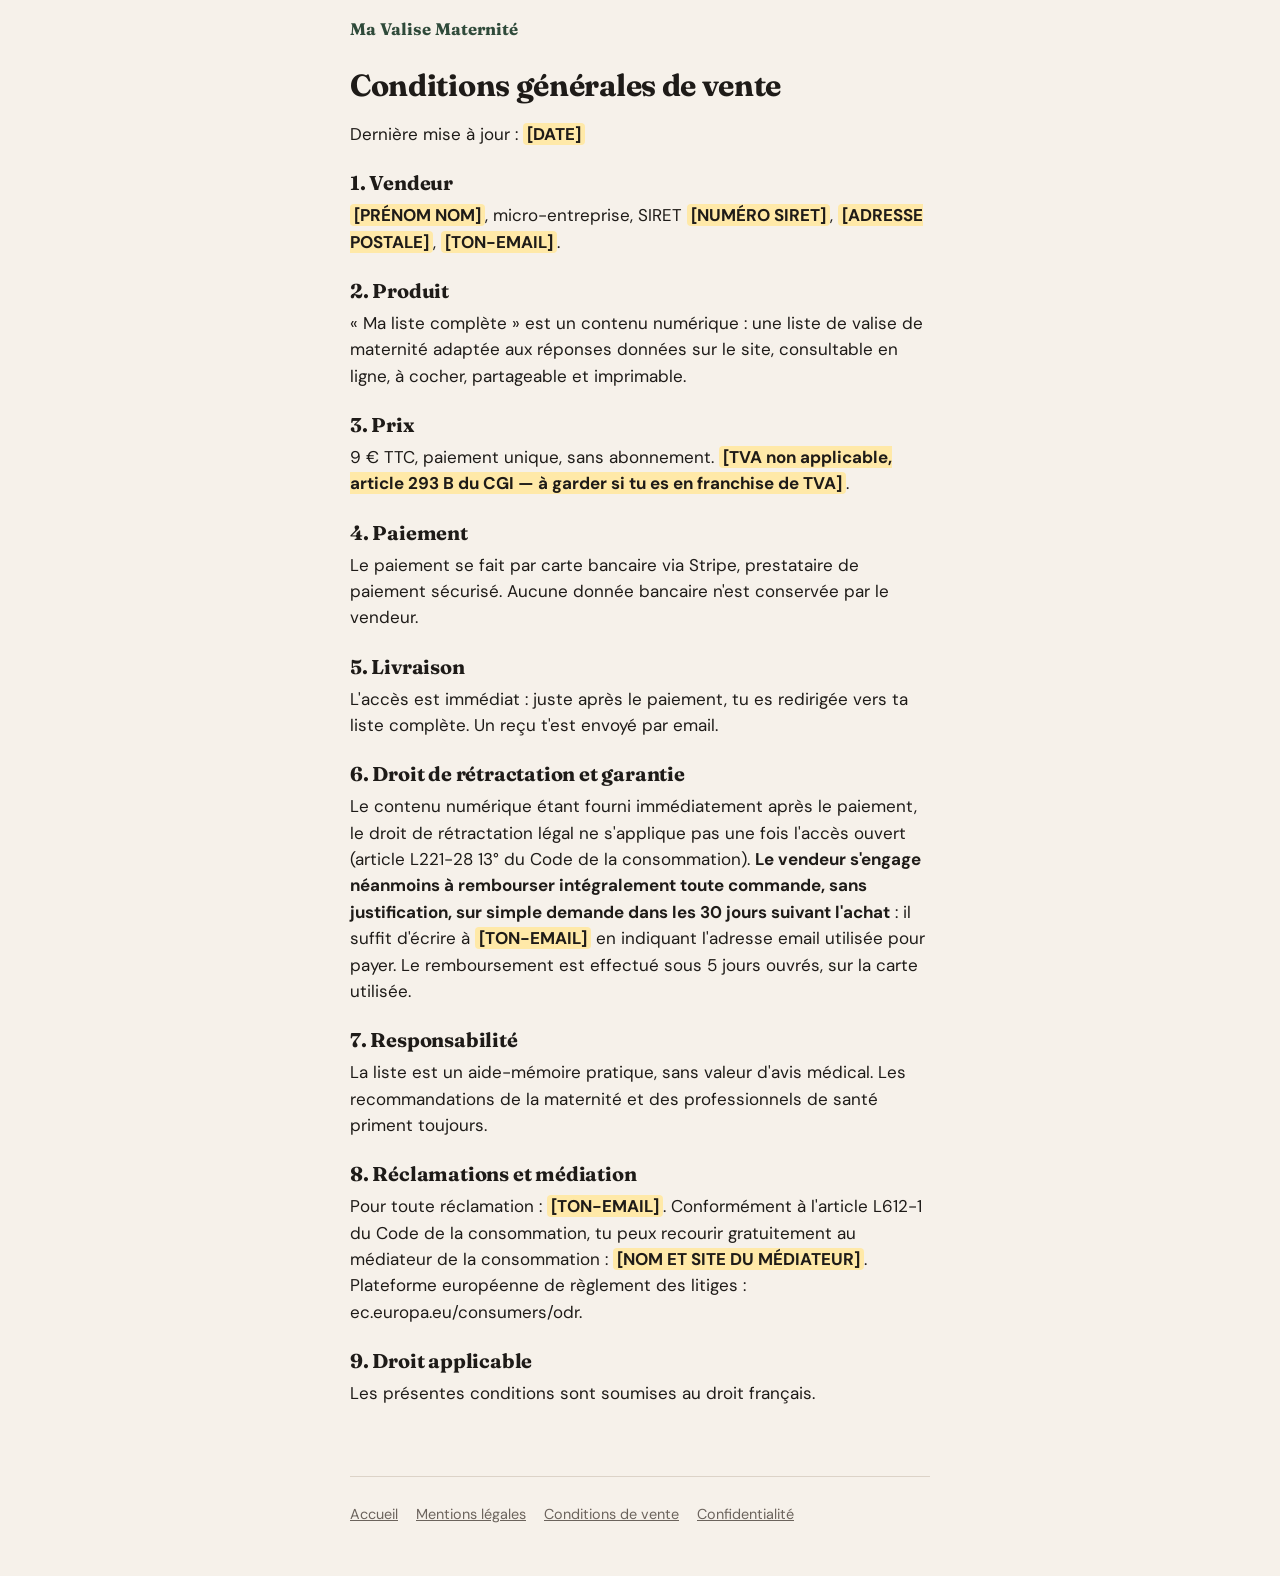
==== cgv.html @ c567bc2f "Add files via upload" ====
<!DOCTYPE html>
<html lang="fr"><head><meta charset="utf-8"><meta name="viewport" content="width=device-width, initial-scale=1">
<title>Conditions générales de vente | Ma Valise Maternité</title><meta name="description" content="Conditions générales de vente, Ma Valise Maternité.">
<meta property="og:title" content="Conditions générales de vente | Ma Valise Maternité"><meta property="og:image" content="https://ma-valise-maternite.vercel.app/og.png">
<link rel="icon" href="/favicon.svg" type="image/svg+xml">
<link href="https://fonts.googleapis.com/css2?family=DM+Sans:wght@400;700&family=Fraunces:opsz,wght@9..144,700&display=swap" rel="stylesheet">
<link rel="stylesheet" href="/style.css"></head><body><div class="wrap">
<a class="marque" href="/">Ma Valise Maternité</a><main class="texte">
<h1>Conditions générales de vente</h1>
<p>Dernière mise à jour : <span class="a-completer">[DATE]</span></p>
<h2>1. Vendeur</h2>
<p><span class="a-completer">[PRÉNOM NOM]</span>, micro-entreprise, SIRET <span class="a-completer">[NUMÉRO SIRET]</span>, <span class="a-completer">[ADRESSE POSTALE]</span>, <span class="a-completer">[TON-EMAIL]</span>.</p>
<h2>2. Produit</h2>
<p>« Ma liste complète » est un contenu numérique : une liste de valise de maternité adaptée aux réponses données sur le site, consultable en ligne, à cocher, partageable et imprimable.</p>
<h2>3. Prix</h2>
<p>9 € TTC, paiement unique, sans abonnement. <span class="a-completer">[TVA non applicable, article 293 B du CGI — à garder si tu es en franchise de TVA]</span>.</p>
<h2>4. Paiement</h2>
<p>Le paiement se fait par carte bancaire via Stripe, prestataire de paiement sécurisé. Aucune donnée bancaire n'est conservée par le vendeur.</p>
<h2>5. Livraison</h2>
<p>L'accès est immédiat : juste après le paiement, tu es redirigée vers ta liste complète. Un reçu t'est envoyé par email.</p>
<h2>6. Droit de rétractation et garantie</h2>
<p>Le contenu numérique étant fourni immédiatement après le paiement, le droit de rétractation légal ne s'applique pas une fois l'accès ouvert (article L221-28 13° du Code de la consommation). <strong>Le vendeur s'engage néanmoins à rembourser intégralement toute commande, sans justification, sur simple demande dans les 30 jours suivant l'achat</strong> : il suffit d'écrire à <span class="a-completer">[TON-EMAIL]</span> en indiquant l'adresse email utilisée pour payer. Le remboursement est effectué sous 5 jours ouvrés, sur la carte utilisée.</p>
<h2>7. Responsabilité</h2>
<p>La liste est un aide-mémoire pratique, sans valeur d'avis médical. Les recommandations de la maternité et des professionnels de santé priment toujours.</p>
<h2>8. Réclamations et médiation</h2>
<p>Pour toute réclamation : <span class="a-completer">[TON-EMAIL]</span>. Conformément à l'article L612-1 du Code de la consommation, tu peux recourir gratuitement au médiateur de la consommation : <span class="a-completer">[NOM ET SITE DU MÉDIATEUR]</span>. Plateforme européenne de règlement des litiges : ec.europa.eu/consumers/odr.</p>
<h2>9. Droit applicable</h2>
<p>Les présentes conditions sont soumises au droit français.</p>
</main><footer><nav><a href="/">Accueil</a><a href="/mentions-legales">Mentions légales</a><a href="/cgv">Conditions de vente</a><a href="/confidentialite">Confidentialité</a></nav></footer></div>
<script defer src="/_vercel/insights/script.js"></script></body></html>
---- style.css ----
:root{
  --sauge:#2F4A3A; --sauge-clair:#E3EAE4; --caramel:#B8643C; --caramel-fonce:#9A5030;
  --creme:#F6F1EA; --papier:#FFFDF9; --encre:#1E1B18; --gris:#6B635C; --trait:#DCD3C8;
  --titre:'Fraunces', Georgia, 'Times New Roman', serif;
  --texte:'DM Sans', system-ui, -apple-system, 'Segoe UI', sans-serif;
}
*{box-sizing:border-box;margin:0;padding:0}
html{-webkit-text-size-adjust:100%}
body{font-family:var(--texte);font-size:17px;line-height:1.55;color:var(--encre);background:var(--creme);overflow-x:hidden}
img,svg{max-width:100%;display:block}
a{color:var(--sauge)}
.wrap{max-width:560px;margin:0 auto;padding:0 20px}
h1,h2,h3{font-family:var(--titre);font-weight:700;line-height:1.15;letter-spacing:-.01em}
h1{font-size:2.15rem}
h2{font-size:1.6rem}
h3{font-size:1.15rem}
.surpiqure{border:0;border-top:2px dashed var(--caramel);opacity:.55;margin:28px 0}
.marque{display:flex;align-items:center;gap:10px;padding:16px 0;font-family:var(--titre);font-weight:700;font-size:1.05rem;color:var(--sauge);text-decoration:none}
.marque svg{width:28px;height:28px}

/* Boutons : hauteur 56px, pleine largeur, atteignables au pouce */
.btn{display:flex;align-items:center;justify-content:center;width:100%;min-height:56px;padding:14px 22px;border:0;border-radius:14px;background:var(--caramel);color:#fff;font-family:var(--texte);font-size:1.08rem;font-weight:700;text-decoration:none;cursor:pointer;transition:background .15s,transform .1s}
.btn:hover{background:var(--caramel-fonce)}
.btn:active{transform:scale(.98)}
.btn:focus-visible,.choix:focus-visible{outline:3px solid var(--sauge);outline-offset:3px}
.btn-sec{background:transparent;color:var(--sauge);border:2px solid var(--sauge)}
.btn-sec:hover{background:var(--sauge-clair)}
.note{font-size:.9rem;color:var(--gris);text-align:center;margin-top:10px}

/* Accueil */
.hero{padding:8px 0 28px}
.hero h1{margin:12px 0 14px}
.hero h1 em{font-style:italic;color:var(--caramel)}
.hero p.sous{font-size:1.08rem;color:#3b3530;margin-bottom:22px}
.douleur{background:var(--papier);border:1px solid var(--trait);border-radius:16px;padding:18px 18px;margin:24px 0}
.douleur strong{color:var(--caramel-fonce)}
.benefices{list-style:none;display:grid;gap:14px;margin:8px 0 26px}
.benefices li{display:flex;gap:12px;align-items:flex-start}
.puce{flex:0 0 30px;height:30px;border-radius:50%;background:var(--sauge);color:#fff;display:flex;align-items:center;justify-content:center;font-weight:700;font-size:.95rem}
.illus{margin:4px auto 0;width:100%;max-width:340px}

/* Questions */
.etape{display:none;min-height:calc(100svh - 70px);padding-bottom:32px}
.etape.active{display:block;animation:entree .28s ease-out}
@keyframes entree{from{opacity:0;transform:translateY(8px)}to{opacity:1;transform:none}}
.progression{display:flex;gap:6px;margin:8px 0 22px}
.progression span{flex:1;height:6px;border-radius:3px;background:var(--trait)}
.progression span.ok{background:var(--sauge)}
.compteur{font-size:.88rem;color:var(--gris);font-weight:700;text-transform:uppercase;letter-spacing:.06em;margin-bottom:6px}
.question h2{margin-bottom:8px}
.question .pourquoi{color:var(--gris);margin-bottom:22px}
.choix{display:flex;align-items:center;gap:14px;width:100%;min-height:64px;padding:14px 16px;margin-bottom:12px;background:var(--papier);border:2px solid var(--trait);border-radius:14px;font-family:var(--texte);font-size:1.05rem;color:var(--encre);text-align:left;cursor:pointer;transition:border-color .15s,background .15s}
.choix:hover{border-color:var(--sauge)}
.choix.pris{border-color:var(--sauge);background:var(--sauge-clair)}
.choix .ico{font-size:1.4rem;width:28px;text-align:center}
.retour{background:none;border:0;color:var(--gris);font-family:var(--texte);font-size:.95rem;padding:12px 0;cursor:pointer;text-decoration:underline}

/* Résultat */
.chiffre{font-family:var(--titre);font-size:3.4rem;font-weight:700;color:var(--sauge);line-height:1}
.carte{background:var(--papier);border:1px solid var(--trait);border-radius:16px;padding:18px;margin:16px 0}
.carte.sauge{background:var(--sauge);color:#fff;border:0}
.carte.sauge h3{color:#fff}
.etiquettes{display:flex;flex-wrap:wrap;gap:8px;margin:12px 0}
.etiquette{background:var(--sauge-clair);color:var(--sauge);border-radius:999px;padding:6px 12px;font-size:.92rem;font-weight:700}
.compare{display:grid;gap:12px}
.compare .avant{border-left:4px solid var(--caramel);padding-left:12px}
.compare .apres{border-left:4px solid var(--sauge);padding-left:12px}

/* Liste */
.section-liste{margin:18px 0}
.section-liste h3{display:flex;justify-content:space-between;align-items:baseline;gap:10px;margin-bottom:4px}
.section-liste h3 small{font-family:var(--texte);font-size:.85rem;color:var(--gris);font-weight:400;white-space:nowrap}
.section-liste .intro{color:var(--gris);font-size:.95rem;margin-bottom:8px}
.case{display:flex;gap:12px;align-items:flex-start;padding:12px 0;border-bottom:1px dashed var(--trait);cursor:pointer}
.case input{appearance:none;-webkit-appearance:none;flex:0 0 24px;height:24px;margin-top:1px;border:2px solid var(--sauge);border-radius:7px;background:#fff;cursor:pointer;display:grid;place-content:center}
.case input:checked{background:var(--sauge)}
.case input:checked::after{content:"";width:6px;height:11px;border:solid #fff;border-width:0 3px 3px 0;transform:rotate(45deg) translate(-1px,-1px)}
.case input:checked + span{color:var(--gris);text-decoration:line-through}
.perso{display:inline-block;margin-left:6px;font-size:.75rem;font-weight:700;color:var(--caramel-fonce);background:#F3E2D8;border-radius:6px;padding:1px 6px;vertical-align:1px;text-decoration:none}
.verrou{position:relative;border:2px dashed var(--trait);border-radius:16px;padding:16px;margin:14px 0;background:var(--papier)}
.verrou .floue{filter:blur(5px);user-select:none;pointer-events:none}
.verrou .ligne{height:12px;border-radius:6px;background:#D9D1C6;margin:12px 0}
.verrou .badge{position:absolute;top:12px;right:12px;background:var(--encre);color:#fff;font-size:.8rem;font-weight:700;border-radius:999px;padding:4px 10px}

/* Paywall */
.paywall h2{margin-bottom:6px}
.offre{position:relative;border:3px solid var(--sauge);border-radius:18px;background:var(--papier);padding:22px 18px 18px;margin:18px 0}
.offre .ruban{position:absolute;top:-14px;left:18px;background:var(--sauge);color:#fff;font-size:.82rem;font-weight:700;border-radius:999px;padding:4px 12px}
.prix{font-family:var(--titre);font-size:3rem;font-weight:700;line-height:1;color:var(--encre)}
.prix small{font-family:var(--texte);font-size:1rem;color:var(--gris);font-weight:400}
.inclus{list-style:none;margin:14px 0 18px;display:grid;gap:8px}
.inclus li::before{content:"✓";color:var(--sauge);font-weight:700;margin-right:8px}
.garantie{display:flex;gap:12px;align-items:flex-start;background:#F3E2D8;border-radius:14px;padding:14px;margin:12px 0}
.garantie svg{flex:0 0 36px}
.faq details{border-bottom:1px dashed var(--trait);padding:14px 0}
.faq summary{font-weight:700;cursor:pointer;list-style:none;display:flex;justify-content:space-between;gap:12px;min-height:28px}
.faq summary::after{content:"+";color:var(--caramel);font-size:1.4rem;line-height:1}
.faq details[open] summary::after{content:"–"}
.faq p{margin-top:8px;color:#3b3530}

/* Pied de page */
footer{margin-top:40px;padding:26px 0 40px;border-top:1px solid var(--trait);font-size:.9rem;color:var(--gris)}
footer nav{display:flex;flex-wrap:wrap;gap:8px 18px;margin-bottom:10px}
footer a{color:var(--gris)}

/* Pages de texte */
.texte{padding-bottom:20px}
.texte h1{font-size:1.9rem;margin:10px 0 18px}
.texte h2{font-size:1.25rem;margin:24px 0 8px}
.texte p,.texte li{margin-bottom:10px}
.texte ul{padding-left:20px}
.a-completer{background:#FFE9A8;padding:0 4px;border-radius:4px;font-weight:700}

@media (min-width:760px){
  h1{font-size:2.7rem}
  .wrap{max-width:620px}
}
@media print{
  body{background:#fff;font-size:12pt}
  .no-print,footer,.marque{display:none !important}
  .case{padding:6px 0;break-inside:avoid}
  .case input{border-color:#333}
}
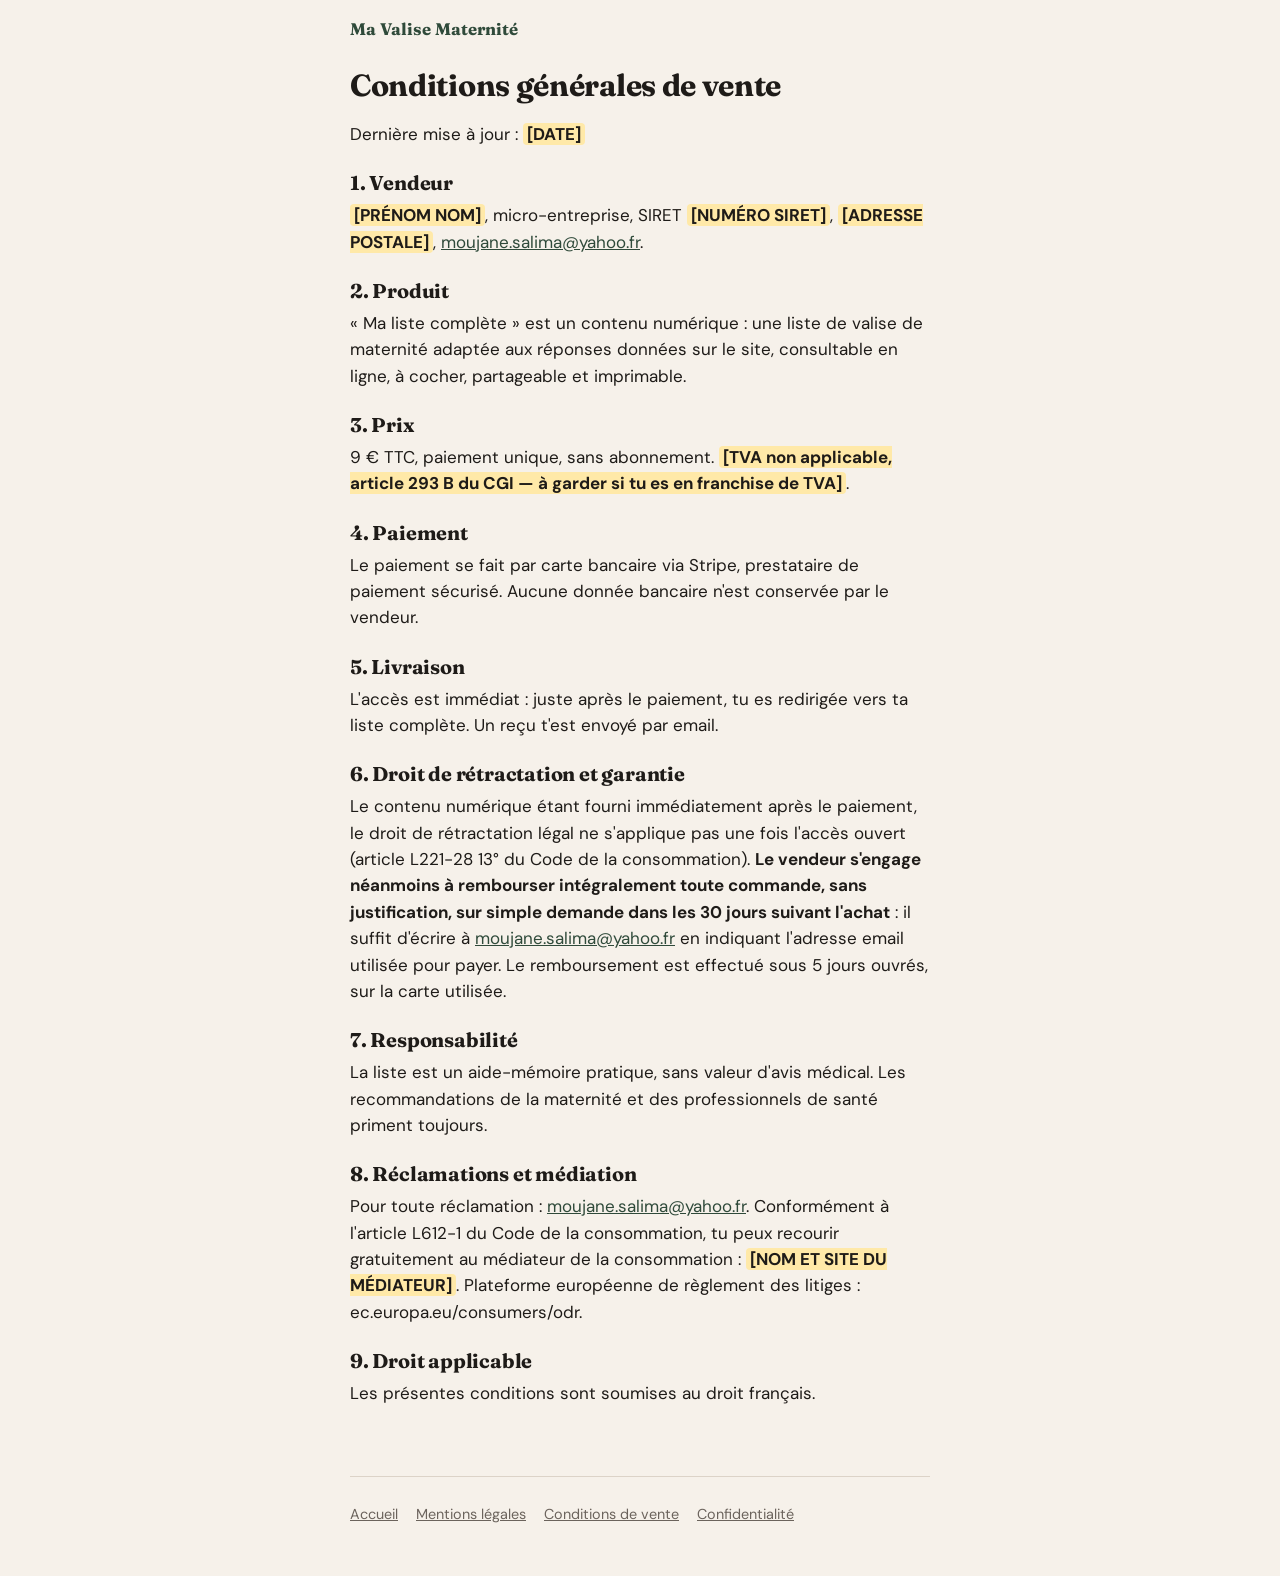
==== commit ed19a0ae: "Add files via upload" ====
--- a/cgv.html
+++ b/cgv.html
@@ -9,7 +9,7 @@
 <h1>Conditions générales de vente</h1>
 <p>Dernière mise à jour : <span class="a-completer">[DATE]</span></p>
 <h2>1. Vendeur</h2>
-<p><span class="a-completer">[PRÉNOM NOM]</span>, micro-entreprise, SIRET <span class="a-completer">[NUMÉRO SIRET]</span>, <span class="a-completer">[ADRESSE POSTALE]</span>, <span class="a-completer">[TON-EMAIL]</span>.</p>
+<p><span class="a-completer">[PRÉNOM NOM]</span>, micro-entreprise, SIRET <span class="a-completer">[NUMÉRO SIRET]</span>, <span class="a-completer">[ADRESSE POSTALE]</span>, <a href="mailto:moujane.salima@yahoo.fr">moujane.salima@yahoo.fr</a>.</p>
 <h2>2. Produit</h2>
 <p>« Ma liste complète » est un contenu numérique : une liste de valise de maternité adaptée aux réponses données sur le site, consultable en ligne, à cocher, partageable et imprimable.</p>
 <h2>3. Prix</h2>
@@ -19,11 +19,11 @@
 <h2>5. Livraison</h2>
 <p>L'accès est immédiat : juste après le paiement, tu es redirigée vers ta liste complète. Un reçu t'est envoyé par email.</p>
 <h2>6. Droit de rétractation et garantie</h2>
-<p>Le contenu numérique étant fourni immédiatement après le paiement, le droit de rétractation légal ne s'applique pas une fois l'accès ouvert (article L221-28 13° du Code de la consommation). <strong>Le vendeur s'engage néanmoins à rembourser intégralement toute commande, sans justification, sur simple demande dans les 30 jours suivant l'achat</strong> : il suffit d'écrire à <span class="a-completer">[TON-EMAIL]</span> en indiquant l'adresse email utilisée pour payer. Le remboursement est effectué sous 5 jours ouvrés, sur la carte utilisée.</p>
+<p>Le contenu numérique étant fourni immédiatement après le paiement, le droit de rétractation légal ne s'applique pas une fois l'accès ouvert (article L221-28 13° du Code de la consommation). <strong>Le vendeur s'engage néanmoins à rembourser intégralement toute commande, sans justification, sur simple demande dans les 30 jours suivant l'achat</strong> : il suffit d'écrire à <a href="mailto:moujane.salima@yahoo.fr">moujane.salima@yahoo.fr</a> en indiquant l'adresse email utilisée pour payer. Le remboursement est effectué sous 5 jours ouvrés, sur la carte utilisée.</p>
 <h2>7. Responsabilité</h2>
 <p>La liste est un aide-mémoire pratique, sans valeur d'avis médical. Les recommandations de la maternité et des professionnels de santé priment toujours.</p>
 <h2>8. Réclamations et médiation</h2>
-<p>Pour toute réclamation : <span class="a-completer">[TON-EMAIL]</span>. Conformément à l'article L612-1 du Code de la consommation, tu peux recourir gratuitement au médiateur de la consommation : <span class="a-completer">[NOM ET SITE DU MÉDIATEUR]</span>. Plateforme européenne de règlement des litiges : ec.europa.eu/consumers/odr.</p>
+<p>Pour toute réclamation : <a href="mailto:moujane.salima@yahoo.fr">moujane.salima@yahoo.fr</a>. Conformément à l'article L612-1 du Code de la consommation, tu peux recourir gratuitement au médiateur de la consommation : <span class="a-completer">[NOM ET SITE DU MÉDIATEUR]</span>. Plateforme européenne de règlement des litiges : ec.europa.eu/consumers/odr.</p>
 <h2>9. Droit applicable</h2>
 <p>Les présentes conditions sont soumises au droit français.</p>
 </main><footer><nav><a href="/">Accueil</a><a href="/mentions-legales">Mentions légales</a><a href="/cgv">Conditions de vente</a><a href="/confidentialite">Confidentialité</a></nav></footer></div>
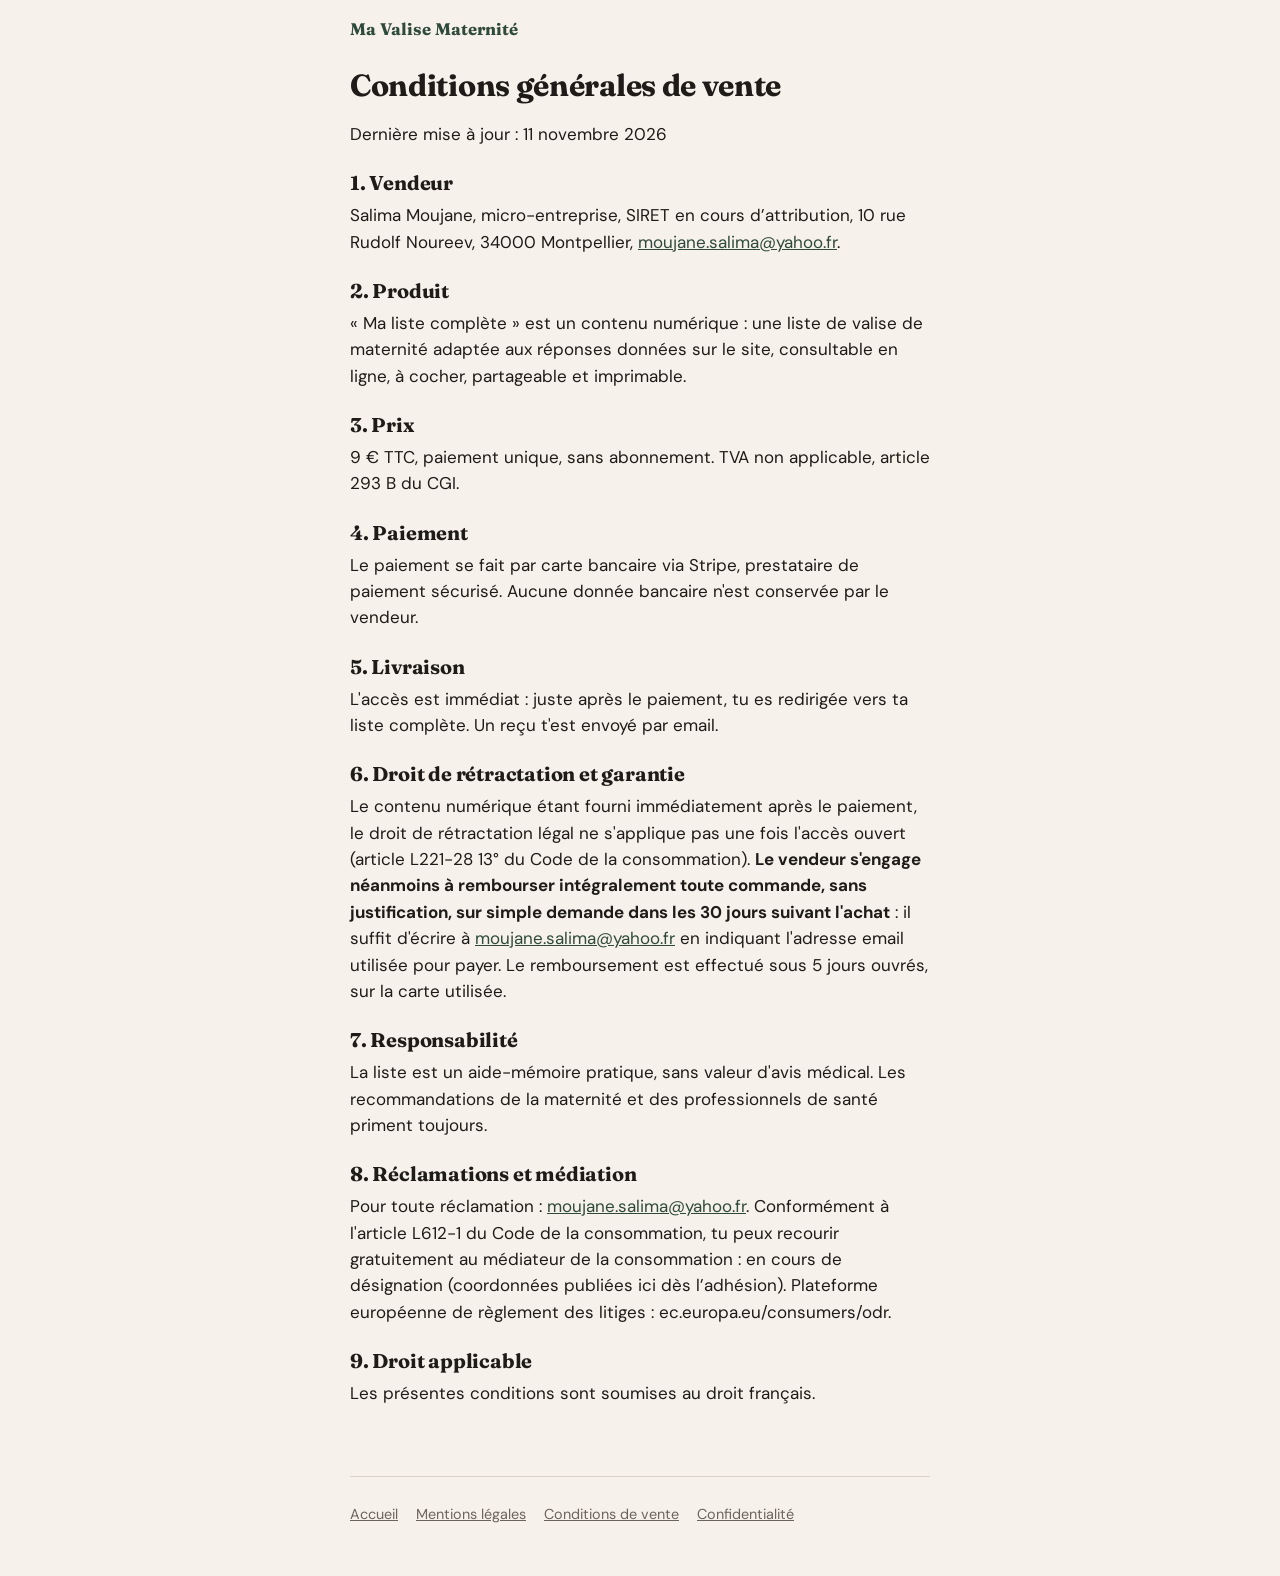
==== commit cc5bc963: "Add files via upload" ====
--- a/cgv.html
+++ b/cgv.html
@@ -7,13 +7,13 @@
 <link rel="stylesheet" href="/style.css"></head><body><div class="wrap">
 <a class="marque" href="/">Ma Valise Maternité</a><main class="texte">
 <h1>Conditions générales de vente</h1>
-<p>Dernière mise à jour : <span class="a-completer">[DATE]</span></p>
+<p>Dernière mise à jour : 11 novembre 2026</p>
 <h2>1. Vendeur</h2>
-<p><span class="a-completer">[PRÉNOM NOM]</span>, micro-entreprise, SIRET <span class="a-completer">[NUMÉRO SIRET]</span>, <span class="a-completer">[ADRESSE POSTALE]</span>, <a href="mailto:moujane.salima@yahoo.fr">moujane.salima@yahoo.fr</a>.</p>
+<p>Salima Moujane, micro-entreprise, SIRET en cours d’attribution, 10 rue Rudolf Noureev, 34000 Montpellier, <a href="mailto:moujane.salima@yahoo.fr">moujane.salima@yahoo.fr</a>.</p>
 <h2>2. Produit</h2>
 <p>« Ma liste complète » est un contenu numérique : une liste de valise de maternité adaptée aux réponses données sur le site, consultable en ligne, à cocher, partageable et imprimable.</p>
 <h2>3. Prix</h2>
-<p>9 € TTC, paiement unique, sans abonnement. <span class="a-completer">[TVA non applicable, article 293 B du CGI — à garder si tu es en franchise de TVA]</span>.</p>
+<p>9 € TTC, paiement unique, sans abonnement. TVA non applicable, article 293 B du CGI.</p>
 <h2>4. Paiement</h2>
 <p>Le paiement se fait par carte bancaire via Stripe, prestataire de paiement sécurisé. Aucune donnée bancaire n'est conservée par le vendeur.</p>
 <h2>5. Livraison</h2>
@@ -23,7 +23,7 @@
 <h2>7. Responsabilité</h2>
 <p>La liste est un aide-mémoire pratique, sans valeur d'avis médical. Les recommandations de la maternité et des professionnels de santé priment toujours.</p>
 <h2>8. Réclamations et médiation</h2>
-<p>Pour toute réclamation : <a href="mailto:moujane.salima@yahoo.fr">moujane.salima@yahoo.fr</a>. Conformément à l'article L612-1 du Code de la consommation, tu peux recourir gratuitement au médiateur de la consommation : <span class="a-completer">[NOM ET SITE DU MÉDIATEUR]</span>. Plateforme européenne de règlement des litiges : ec.europa.eu/consumers/odr.</p>
+<p>Pour toute réclamation : <a href="mailto:moujane.salima@yahoo.fr">moujane.salima@yahoo.fr</a>. Conformément à l'article L612-1 du Code de la consommation, tu peux recourir gratuitement au médiateur de la consommation : en cours de désignation (coordonnées publiées ici dès l’adhésion). Plateforme européenne de règlement des litiges : ec.europa.eu/consumers/odr.</p>
 <h2>9. Droit applicable</h2>
 <p>Les présentes conditions sont soumises au droit français.</p>
 </main><footer><nav><a href="/">Accueil</a><a href="/mentions-legales">Mentions légales</a><a href="/cgv">Conditions de vente</a><a href="/confidentialite">Confidentialité</a></nav></footer></div>
